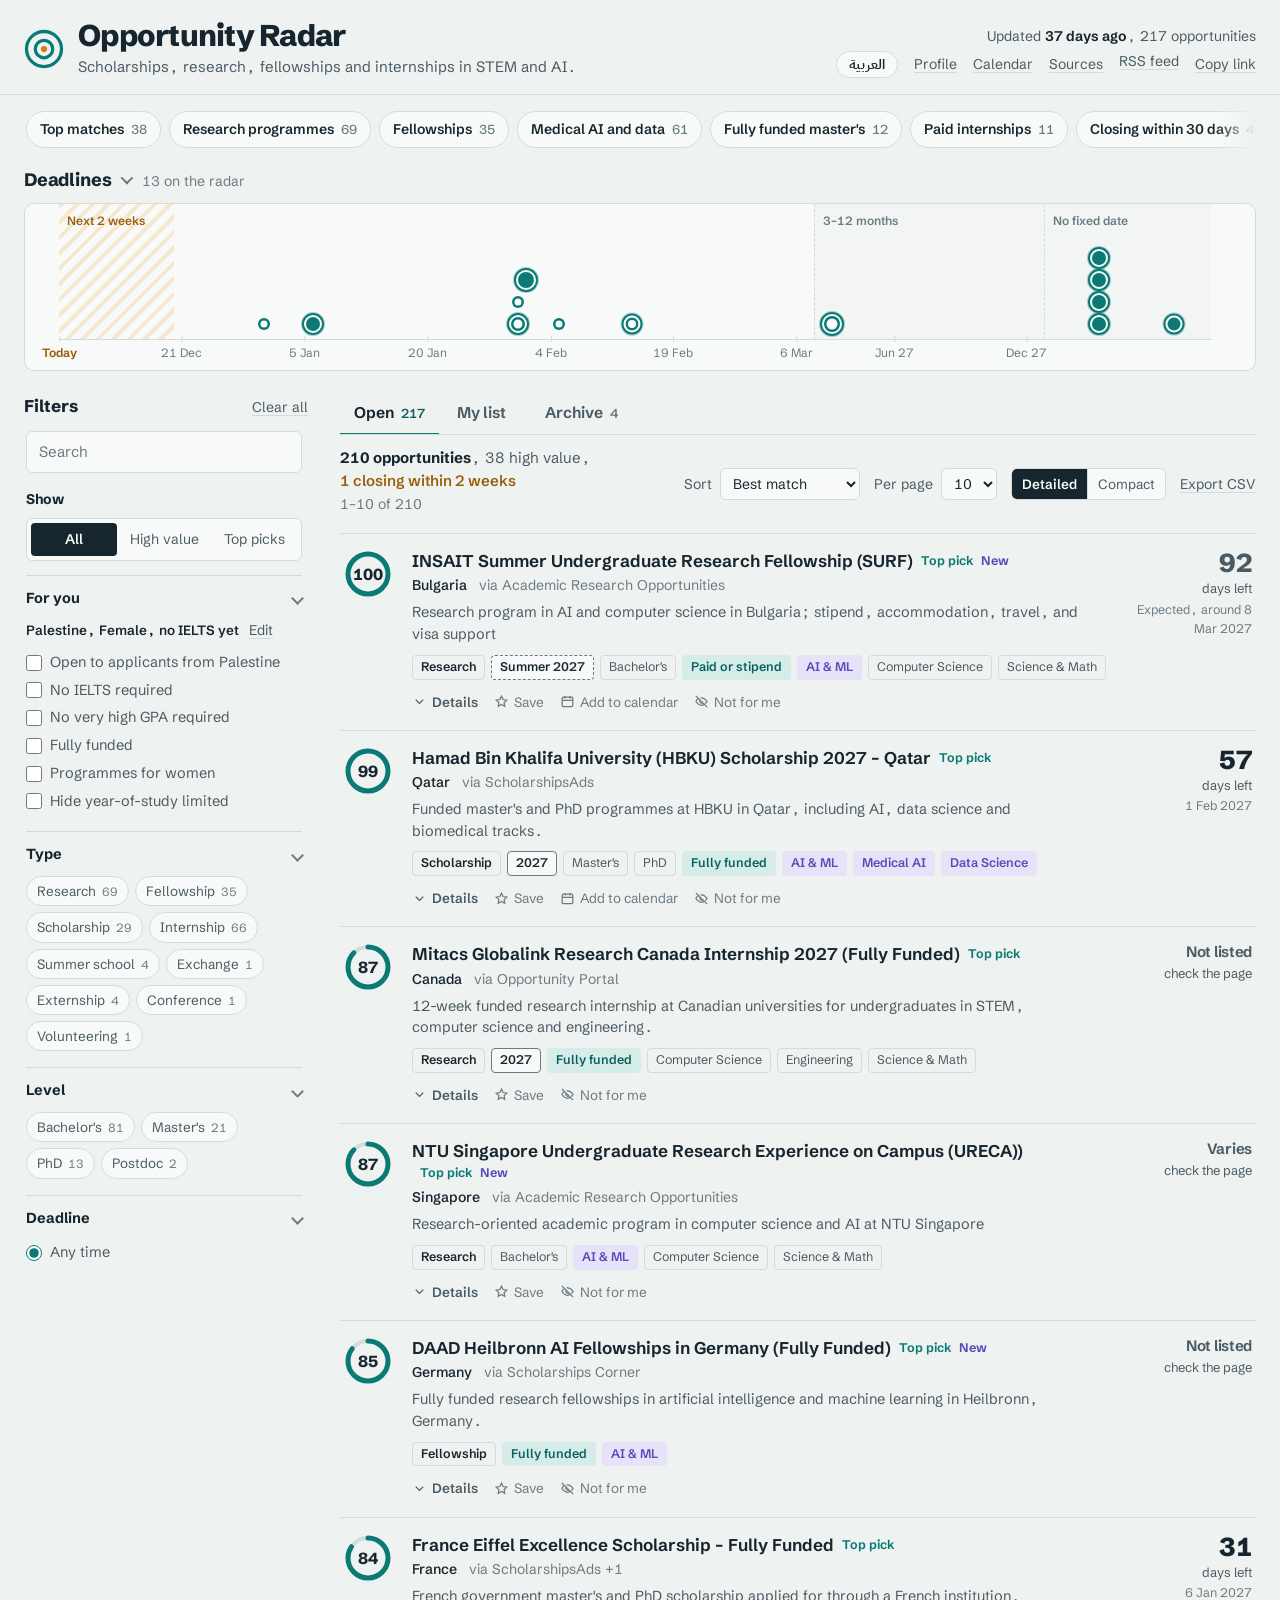
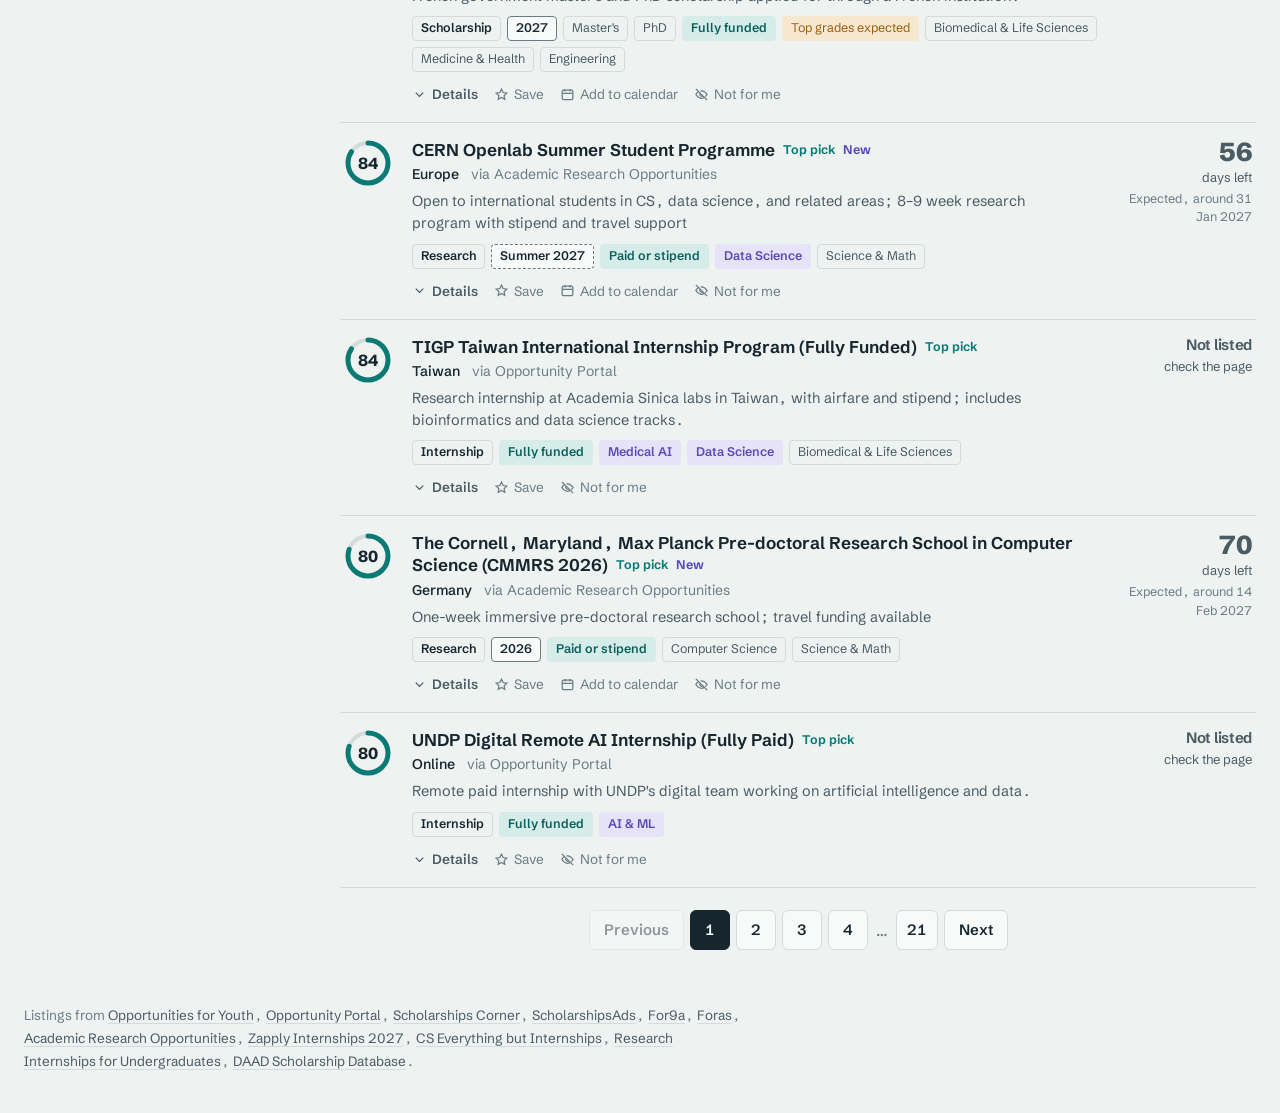
==== docs/index.html @ 5807540f "Second Commit" ====
<!doctype html>
<html lang="en" dir="ltr">
<head>
<meta charset="utf-8">
<meta name="viewport" content="width=device-width, initial-scale=1, viewport-fit=cover">
<title>Opportunity Radar</title>
<meta name="description" content="Scholarships, research programmes, fellowships and internships in STEM, data science and AI, updated every hour.">
<meta property="og:title" content="Opportunity Radar">
<meta property="og:description" content="Scholarships, research programmes, fellowships and internships in STEM, data science and AI, updated every hour.">
<meta property="og:type" content="website">
<meta name="theme-color" content="#0B7A75">
<link rel="alternate" type="application/rss+xml" title="Opportunity Radar" href="feed.xml">
<link rel="icon" href="data:image/svg+xml,%3Csvg xmlns='http://www.w3.org/2000/svg' viewBox='0 0 32 32'%3E%3Ccircle cx='16' cy='16' r='14' fill='none' stroke='%230B7A75' stroke-width='3'/%3E%3Ccircle cx='16' cy='16' r='7' fill='none' stroke='%230B7A75' stroke-width='3'/%3E%3Ccircle cx='16' cy='16' r='2.5' fill='%23C8811A'/%3E%3C/svg%3E">
<link rel="preconnect" href="https://fonts.googleapis.com">
<link rel="preconnect" href="https://fonts.gstatic.com" crossorigin>
<link href="https://fonts.googleapis.com/css2?family=IBM+Plex+Sans+Arabic:wght@400;500;600;700&family=Schibsted+Grotesk:ital,wght@0,400..900;1,400..900&display=swap" rel="stylesheet">
<link rel="stylesheet" href="assets/style.css">
</head>
<body>
<a class="skip" href="#results" data-i18n="skip">Skip to results</a>

<header class="masthead">
  <div class="masthead-inner">
    <div class="brand">
      <svg class="brand-mark" viewBox="0 0 32 32" aria-hidden="true"><circle cx="16" cy="16" r="14"/><circle cx="16" cy="16" r="7"/><circle class="blip" cx="16" cy="16" r="2.5"/></svg>
      <div>
        <h1 data-i18n="site.title">Opportunity Radar</h1>
        <p class="tagline" data-i18n="site.tagline">Scholarships, research, fellowships and internships in STEM and AI.</p>
      </div>
    </div>
    <div class="masthead-meta">
      <p class="updated" id="updated">&nbsp;</p>
      <div class="masthead-links">
        <button class="lang-btn" type="button" id="langBtn" lang="ar">العربية</button>
        <button class="linkish" type="button" id="profileBtn" aria-haspopup="dialog" data-i18n="nav.profile">Profile</button>
        <button class="linkish" type="button" id="calendarBtn" aria-haspopup="dialog" data-i18n="nav.calendar">Calendar</button>
        <button class="linkish" type="button" id="sourcesBtn" aria-haspopup="dialog" data-i18n="nav.sources">Sources</button>
        <a class="linkish" href="feed.xml" id="rssLink" data-i18n="nav.rss">RSS feed</a>
        <button class="linkish" type="button" id="shareBtn" data-i18n="nav.share">Copy link</button>
      </div>
    </div>
  </div>
</header>

<nav class="quick" aria-labelledby="quickLabel">
  <div class="quick-inner">
    <span class="visually-hidden" id="quickLabel" data-i18n="quick.label">Quick views</span>
    <div class="quick-list" id="quick" role="group" aria-labelledby="quickLabel"></div>
  </div>
</nav>

<section class="runway-wrap" aria-labelledby="runwayTitle">
  <details class="runway-details" id="runwayDetails" open>
    <summary>
      <h2 id="runwayTitle" data-i18n="runway.title">Deadlines</h2>
      <span class="runway-note" id="runwayNote"></span>
    </summary>
    <div class="runway" id="runway" role="list"></div>
  </details>
</section>

<div class="layout">
  <aside class="rail" id="rail" aria-labelledby="railTitle">
    <div class="rail-head">
      <h2 id="railTitle" data-i18n="filters">Filters</h2>
      <button class="linkish" type="button" id="resetBtn" data-i18n="clear">Clear all</button>
      <button class="rail-close" type="button" id="railClose" data-i18n-label="close" aria-label="Close">✕</button>
    </div>

    <div class="rail-body">
      <label class="search" for="q">
        <span class="visually-hidden" data-i18n="search">Search</span>
        <input type="search" id="q" data-i18n-ph="search.ph" placeholder="Search" autocomplete="off">
      </label>

      <fieldset class="seg-group">
        <legend data-i18n="show">Show</legend>
        <div class="seg seg-3" id="viewSeg">
          <label><input type="radio" name="view" value="all" id="view-all" checked><span data-i18n="view.all">All</span></label>
          <label><input type="radio" name="view" value="high" id="view-high"><span data-i18n="view.high">High value</span></label>
          <label><input type="radio" name="view" value="top" id="view-top"><span data-i18n="view.top">Top picks</span></label>
        </div>
      </fieldset>

      <details class="sect sect-you" open>
        <summary><span data-i18n="sect.you">For you</span> <span class="sect-badge" id="b-you"></span></summary>
        <div class="sect-body">
          <p class="profile-line"><span id="profileSummary"></span> <button type="button" class="linkish" id="profileEdit" data-i18n="profile.edit">Edit</button></p>
          <label class="check" for="eligibleOnly"><input type="checkbox" id="eligibleOnly"> <span id="eligibleLabel"></span></label>
          <label class="check" for="noIelts"><input type="checkbox" id="noIelts"> <span id="noIeltsLabel"></span></label>
          <label class="check" for="noHighGpa"><input type="checkbox" id="noHighGpa"> <span data-i18n="you.gpa">No very high GPA required</span></label>
          <label class="check" for="fullyFunded"><input type="checkbox" id="fullyFunded"> <span data-i18n="you.funded">Fully funded</span></label>
          <label class="check" for="womenOnly"><input type="checkbox" id="womenOnly"> <span data-i18n="you.women">Programmes for women</span></label>
          <label class="check" for="hideYear"><input type="checkbox" id="hideYear"> <span data-i18n="q.year">Hide year-of-study limited</span></label>
        </div>
      </details>

      <details class="sect" open>
        <summary><span data-i18n="sect.type">Type</span> <span class="sect-badge" id="b-type"></span></summary>
        <div class="sect-body"><div class="chips" id="f-type"></div></div>
      </details>

      <details class="sect" open>
        <summary><span data-i18n="sect.level">Level</span> <span class="sect-badge" id="b-degree"></span></summary>
        <div class="sect-body"><div class="chips" id="f-degree"></div></div>
      </details>

      <details class="sect" id="sectDeadline" open>
        <summary><span data-i18n="sect.deadline">Deadline</span> <span class="sect-badge" id="b-deadline"></span></summary>
        <div class="sect-body">
          <div class="radios" id="dlRadios">
            <label><input type="radio" name="dl" value="any" id="dl-any" checked> <span data-i18n="dl.any">Any time</span></label>
            <label><input type="radio" name="dl" value="7" id="dl-7"> <span data-i18n="dl.7">Next 7 days</span> <em data-dl="7"></em></label>
            <label><input type="radio" name="dl" value="30" id="dl-30"> <span data-i18n="dl.30">Next 30 days</span> <em data-dl="30"></em></label>
            <label><input type="radio" name="dl" value="60" id="dl-60"> <span data-i18n="dl.60">Next 60 days</span> <em data-dl="60"></em></label>
            <label><input type="radio" name="dl" value="90" id="dl-90"> <span data-i18n="dl.90">Next 90 days</span> <em data-dl="90"></em></label>
            <label><input type="radio" name="dl" value="rolling" id="dl-rolling"> <span data-i18n="dl.rolling">Rolling</span> <em data-dl="rolling"></em></label>
            <label><input type="radio" name="dl" value="custom" id="dl-custom"> <span data-i18n="dl.custom">Choose dates</span></label>
          </div>
          <div class="daterange" id="dateRange" hidden>
            <label for="dlFrom"><span data-i18n="from">From</span> <input type="date" id="dlFrom"></label>
            <label for="dlTo"><span data-i18n="to">To</span> <input type="date" id="dlTo"></label>
          </div>
          <label class="check" for="includeUndated"><input type="checkbox" id="includeUndated"> <span data-i18n="dl.undated">Include no deadline</span></label>
        </div>
      </details>

      <details class="sect" open>
        <summary><span data-i18n="sect.intake">Intake</span> <span class="sect-badge" id="b-intake"></span></summary>
        <div class="sect-body">
          <div class="chips" id="f-intakeYears"></div>
          <div class="chips chips-sub" id="f-intakes"></div>
        </div>
      </details>

      <details class="sect" open>
        <summary><span data-i18n="sect.dest">Destination</span> <span class="sect-badge" id="b-dest"></span></summary>
        <div class="sect-body">
          <div class="chips" id="f-regions"></div>
          <label class="mini-search" for="countryQ"><span class="visually-hidden" data-i18n="country.ph">Find a country</span>
            <input type="search" id="countryQ" data-i18n-ph="country.ph" placeholder="Find a country" autocomplete="off"></label>
          <div class="checklist" id="f-countries"></div>
        </div>
      </details>

      <details class="sect" open>
        <summary><span data-i18n="sect.fields">Field</span> <span class="sect-badge" id="b-fields"></span></summary>
        <div class="sect-body"><div class="chips" id="f-fields"></div></div>
      </details>

      <details class="sect" open>
        <summary><span data-i18n="sect.funding">Funding</span> <span class="sect-badge" id="b-funding"></span></summary>
        <div class="sect-body"><div class="chips" id="f-funding"></div></div>
      </details>

      <details class="sect">
        <summary><span data-i18n="sect.quality">Eligibility and quality</span> <span class="sect-badge" id="b-quality"></span></summary>
        <div class="sect-body">
          <label class="check" for="hideFees"><input type="checkbox" id="hideFees" checked> <span data-i18n="q.fees">Hide fee-charging events</span></label>
          <label class="check" for="prestigeOnly"><input type="checkbox" id="prestigeOnly"> <span data-i18n="q.prestige">Recognised programmes only</span></label>
          <label class="range" for="minScore">
            <span><span data-i18n="q.min">Minimum score</span> <output id="minScoreOut" for="minScore">0</output></span>
            <input type="range" id="minScore" min="0" max="90" step="5" value="0">
          </label>
        </div>
      </details>

      <details class="sect" id="sectAdded">
        <summary><span data-i18n="sect.added">Added</span> <span class="sect-badge" id="b-added"></span></summary>
        <div class="sect-body radios">
          <label><input type="radio" name="added" value="any" id="added-any" checked> <span data-i18n="dl.any">Any time</span></label>
          <label><input type="radio" name="added" value="1" id="added-1"> <span data-i18n="added.1">Last 24 hours</span></label>
          <label><input type="radio" name="added" value="7" id="added-7"> <span data-i18n="added.7">Last 7 days</span></label>
          <label><input type="radio" name="added" value="30" id="added-30"> <span data-i18n="added.30">Last 30 days</span></label>
        </div>
      </details>

      <details class="sect">
        <summary><span data-i18n="sect.source">Source</span> <span class="sect-badge" id="b-source"></span></summary>
        <div class="sect-body"><div class="chips" id="f-source"></div></div>
      </details>
    </div>

    <div class="rail-foot">
      <button type="button" class="btn btn-block" id="railDone"></button>
    </div>
  </aside>
  <div class="scrim" id="scrim" hidden></div>

  <main class="results" id="results" tabindex="-1">
    <div class="tabs" id="tabs" role="group" data-i18n-label="collections" aria-label="Collections">
      <button type="button" class="tab" id="tab-open" data-tab="open" aria-pressed="true"><span data-i18n="tab.open">Open</span> <b id="n-open"></b></button>
      <button type="button" class="tab" id="tab-mine" data-tab="mine" aria-pressed="false"><span data-i18n="tab.mine">My list</span> <b id="n-mine"></b></button>
      <button type="button" class="tab" id="tab-archive" data-tab="archive" aria-pressed="false"><span data-i18n="tab.archive">Archive</span> <b id="n-archive"></b></button>
    </div>
    <div class="chips mine-chips" id="f-status" hidden></div>
    <div class="toolbar">
      <button class="filters-toggle" type="button" id="railOpen" aria-controls="rail" aria-expanded="false"><span data-i18n="filters">Filters</span> <span class="fc" id="activeCount"></span></button>
      <p class="count" id="count" aria-live="polite"></p>
      <div class="tools">
        <label class="sort" for="sort"><span class="sort-word" data-i18n="sort">Sort</span>
          <select id="sort">
            <option value="score" data-i18n="sort.score">Best match</option>
            <option value="deadline" data-i18n="sort.deadline">Deadline</option>
            <option value="new" data-i18n="sort.new">Recently added</option>
            <option value="intake" data-i18n="sort.intake">Intake</option>
            <option value="az" data-i18n="sort.az">A to Z</option>
          </select>
        </label>
        <label class="sort per-page" for="perPage"><span class="sort-word" data-i18n="perPage">Per page</span>
          <select id="perPage">
            <option value="10">10</option>
            <option value="20">20</option>
            <option value="50">50</option>
          </select>
        </label>
        <div class="density" role="group" data-i18n-label="layout" aria-label="Layout">
          <button type="button" id="dens-detailed" aria-pressed="true" data-i18n="dens.detailed">Detailed</button>
          <button type="button" id="dens-compact" aria-pressed="false" data-i18n="dens.compact">Compact</button>
        </div>
        <button type="button" class="linkish" id="exportBtn" data-i18n="export">Export CSV</button>
      </div>
    </div>
    <div class="fresh" id="fresh" role="status" hidden>
      <span id="freshText"></span>
      <button type="button" class="btn" id="freshBtn" data-i18n="fresh.show">Show</button>
    </div>
    <div class="pills" id="pills" hidden></div>

    <ol class="list" id="list"></ol>
    <nav class="pager" id="pager" data-i18n-label="pages" aria-label="Pages" hidden></nav>

    <div class="empty" id="empty" hidden>
      <h3 id="emptyTitle"></h3>
      <div class="empty-actions" id="emptyActions"></div>
    </div>
  </main>
</div>

<footer class="foot">
  <p id="credits"></p>
</footer>

<dialog class="sources-dialog" id="sourcesDialog" aria-labelledby="sourcesTitle">
  <form method="dialog">
    <h2 id="sourcesTitle" data-i18n="nav.sources">Sources</h2>
    <ul id="sourcesList"></ul>
    <button class="btn" value="close" data-i18n="close">Close</button>
  </form>
</dialog>

<dialog class="sources-dialog" id="profileDialog" aria-labelledby="profileTitle">
  <form method="dialog" id="profileForm">
    <h2 id="profileTitle" data-i18n="profile.title">Your profile</h2>
    <div class="form-grid">
      <label for="pfNationality"><span data-i18n="profile.nationality">Nationality</span>
        <select id="pfNationality"></select></label>
      <fieldset class="radios-inline">
        <legend data-i18n="profile.gender">Gender</legend>
        <label><input type="radio" name="pfGender" value="female" id="pfFemale"> <span data-i18n="profile.female">Female</span></label>
        <label><input type="radio" name="pfGender" value="male" id="pfMale"> <span data-i18n="profile.male">Male</span></label>
        <label><input type="radio" name="pfGender" value="" id="pfNone"> <span data-i18n="profile.none">Prefer not to say</span></label>
      </fieldset>
      <label for="pfEnglish"><span data-i18n="profile.english">IELTS score</span>
        <input type="number" id="pfEnglish" min="4" max="9" step="0.5" data-i18n-ph="profile.noScore" placeholder="No score yet"></label>
    </div>
    <div class="dialog-actions">
      <button class="btn" value="save" id="profileSave" data-i18n="profile.save">Save profile</button>
      <button class="btn btn-ghost" value="cancel" data-i18n="cancel">Cancel</button>
    </div>
  </form>
</dialog>

<dialog class="sources-dialog" id="calendarDialog" aria-labelledby="calendarTitle">
  <form method="dialog">
    <h2 id="calendarTitle" data-i18n="cal.title">Calendar</h2>
    <div class="cal-feeds" id="calFeeds"></div>
    <div class="cal-mine">
      <h3 data-i18n="cal.mine">My list</h3>
      <button type="button" class="btn btn-ghost" id="calMine" data-i18n="cal.download">Download my list's deadlines</button>
    </div>
    <button class="btn" value="close" data-i18n="close">Close</button>
  </form>
</dialog>

<div class="toast" id="toast" role="status" aria-live="polite"></div>
<script src="assets/app.js"></script>
</body>
</html>
---- docs/assets/style.css ----
:root {
  --paper: #EEF2F1;
  --surface: #F8FAF9;
  --ink: #17262E;
  --ink-2: #4A5B63;
  --ink-3: #6A7B82;
  --rule: #D3DCDA;
  --teal: #0B7A75;
  --teal-strong: #07605C;
  --teal-soft: #D5ECE9;
  --amber: #9A5F0B;
  --amber-dot: #C8811A;
  --amber-soft: #F6E7CF;
  --violet: #5A49B8;
  --violet-soft: #E6E2F7;
  --closed: #8A979C;
  --on-ink: #F8FAF9;
  --focus: #0B7A75;
  --scrim: rgba(15, 26, 31, .45);
  --radius-s: 6px;
  --radius-m: 10px;
  --font: "Schibsted Grotesk", "IBM Plex Sans Arabic", ui-sans-serif, system-ui, -apple-system, "Segoe UI", sans-serif;
  color-scheme: light;
}
@media (prefers-color-scheme: dark) {
  :root:not([data-theme="light"]) {
    --paper: #0F1A1F; --surface: #15232A; --ink: #E4ECEA; --ink-2: #A4B5B8; --ink-3: #8597A0;
    --rule: #26363D; --teal: #4CC2B7; --teal-strong: #7AD8CF; --teal-soft: #123A38;
    --amber: #E8A852; --amber-dot: #E5A24A; --amber-soft: #3A2B14; --violet: #A99BF4; --violet-soft: #2A2550;
    --closed: #6C7C82; --on-ink: #0F1A1F; --focus: #7AD8CF; --scrim: rgba(0, 0, 0, .6); color-scheme: dark;
  }
}
:root[data-theme="dark"] {
  --paper: #0F1A1F; --surface: #15232A; --ink: #E4ECEA; --ink-2: #A4B5B8; --ink-3: #8597A0;
  --rule: #26363D; --teal: #4CC2B7; --teal-strong: #7AD8CF; --teal-soft: #123A38;
  --amber: #E8A852; --amber-dot: #E5A24A; --amber-soft: #3A2B14; --violet: #A99BF4; --violet-soft: #2A2550;
  --closed: #6C7C82; --on-ink: #0F1A1F; --focus: #7AD8CF; --scrim: rgba(0, 0, 0, .6); color-scheme: dark;
}

* { box-sizing: border-box; }
html { -webkit-text-size-adjust: 100%; }
body {
  margin: 0; background: var(--paper); color: var(--ink);
  font-family: var(--font); font-size: 16px; line-height: 1.5;
  font-variant-numeric: tabular-nums;
}
a { color: inherit; }
:focus-visible { outline: 2px solid var(--focus); outline-offset: 2px; border-radius: 4px; }
.visually-hidden { position: absolute !important; width: 1px; height: 1px; overflow: hidden; clip: rect(0 0 0 0); white-space: nowrap; }
.skip { position: absolute; inset-inline-start: -999px; top: 8px; background: var(--ink); color: var(--on-ink); padding: 8px 12px; border-radius: var(--radius-s); z-index: 50; }
.skip:focus { inset-inline-start: 16px; }
button, input, select { font: inherit; color: inherit; }
kbd { white-space: nowrap; font: inherit; font-size: .9em; padding: 0 5px; border: 1px solid var(--rule); border-radius: 4px; background: var(--surface); }
[hidden] { display: none !important; }

.linkish { background: none; border: 0; padding: 0; cursor: pointer; color: var(--ink-2); text-decoration: underline; text-decoration-color: var(--rule); text-underline-offset: 3px; font-size: 14px; }
.linkish:hover { color: var(--ink); text-decoration-color: currentColor; }
.btn {
  display: inline-flex; align-items: center; justify-content: center; gap: 6px;
  background: var(--ink); color: var(--on-ink); border: 1px solid var(--ink); border-radius: var(--radius-s);
  padding: 8px 14px; cursor: pointer; font-weight: 600; font-size: 14px; text-decoration: none;
}
.btn-ghost { background: transparent; color: var(--ink); border-color: var(--rule); }
.btn-ghost:hover { border-color: var(--ink-3); }
.btn-block { width: 100%; padding: 11px 14px; font-size: 15px; }

.masthead { border-bottom: 1px solid var(--rule); }
.masthead-inner {
  max-width: 1320px; margin: 0 auto; padding: 20px 24px 16px;
  display: flex; gap: 20px; align-items: flex-end; justify-content: space-between; flex-wrap: wrap;
}
.brand { display: flex; gap: 14px; align-items: center; min-width: 0; }
.brand-mark { width: 40px; height: 40px; flex: none; fill: none; stroke: var(--teal); stroke-width: 2.6; }
.brand-mark .blip { fill: var(--amber-dot); stroke: none; }
h1 { margin: 0; font-size: 30px; line-height: 1.05; font-weight: 800; letter-spacing: -0.025em; }
.tagline { margin: 4px 0 0; color: var(--ink-2); font-size: 15px; max-width: 56ch; }
.masthead-meta { text-align: end; }
.updated { margin: 0 0 4px; font-size: 14px; color: var(--ink-2); }
.updated b { color: var(--ink); font-weight: 650; }
.masthead-links { display: flex; gap: 16px; justify-content: flex-end; flex-wrap: wrap; }

.quick-inner { max-width: 1320px; margin: 0 auto; padding: 14px 24px 0; display: flex; gap: 12px; align-items: center; }
.quick-label { font-size: 14px; color: var(--ink-3); white-space: nowrap; }
.quick-list {
  display: flex; gap: 8px; overflow-x: auto; scrollbar-width: none; padding: 2px 32px 2px 2px; min-width: 0;
  -webkit-mask-image: linear-gradient(to right, #000 calc(100% - 40px), transparent);
  mask-image: linear-gradient(to right, #000 calc(100% - 40px), transparent);
}
.quick-list::-webkit-scrollbar { display: none; }
.quick-btn {
  flex: none; display: inline-flex; gap: 7px; align-items: baseline; cursor: pointer;
  padding: 7px 13px; border-radius: 999px; border: 1px solid var(--rule); background: var(--surface);
  font-size: 14px; font-weight: 600; color: var(--ink);
}
.quick-btn em { font-style: normal; font-weight: 500; color: var(--ink-3); font-size: 13px; }
.quick-btn:hover { border-color: var(--ink-3); }
.quick-btn[aria-pressed="true"] { background: var(--ink); border-color: var(--ink); color: var(--on-ink); }
.quick-btn[aria-pressed="true"] em { color: inherit; opacity: .7; }

.runway-wrap { max-width: 1320px; margin: 0 auto; padding: 16px 24px 4px; }
.runway-details > summary {
  list-style: none; cursor: pointer; display: flex; align-items: baseline; gap: 12px; flex-wrap: wrap; margin-bottom: 10px;
}
.runway-details > summary::-webkit-details-marker { display: none; }
.runway-details > summary h2 { margin: 0; font-size: 18px; font-weight: 750; letter-spacing: -0.01em; display: inline-flex; gap: 10px; align-items: center; }
.runway-details > summary h2::after { content: ""; width: 7px; height: 7px; border-right: 2px solid var(--ink-3); border-bottom: 2px solid var(--ink-3); transform: rotate(45deg) translateY(-2px); transition: transform .15s; }
.runway-details:not([open]) > summary h2::after { transform: rotate(-45deg); }
.runway-note { font-size: 14px; color: var(--ink-3); }
.runway {
  position: relative; height: 168px; background: var(--surface); border: 1px solid var(--rule); border-radius: var(--radius-m);
  overflow-x: auto; overflow-y: hidden; scrollbar-width: thin;
}
.runway-track { position: relative; height: 100%; min-width: 980px; margin: 0 44px 0 34px; }
.runway-axis { position: absolute; inset-inline: 0; bottom: 30px; border-top: 1px solid var(--rule); }
.runway-urgent {
  position: absolute; inset-inline-start: 0; bottom: 30px; top: 0; font-size: 12px; font-weight: 600; color: var(--amber);
  padding-block-start: 8px; padding-inline-start: 8px; white-space: nowrap;
  background: repeating-linear-gradient(135deg, var(--amber-soft) 0 4px, transparent 4px 11px);
}
.runway-tick { position: absolute; bottom: 8px; transform: translateX(-50%); font-size: 12px; color: var(--ink-3); white-space: nowrap; }
.runway-tick::before { content: ""; position: absolute; inset-inline-start: 50%; bottom: 20px; height: 6px; border-inline-start: 1px solid var(--rule); }
.runway-tick.today { color: var(--amber); font-weight: 650; }
.blipbtn { position: absolute; transform: translate(-50%, 50%); border: 0; padding: 0; cursor: pointer; background: none; display: grid; place-items: center; }
.blipbtn i { display: block; border-radius: 50%; background: var(--teal); box-shadow: 0 0 0 3px var(--surface); transition: transform .12s ease; }
.blipbtn.urgent i { background: var(--amber-dot); }
.blipbtn.top i { outline: 2px solid var(--teal); outline-offset: 2px; }
.blipbtn.urgent.top i { outline-color: var(--amber-dot); }
.blipbtn:hover i, .blipbtn:focus-visible i { transform: scale(1.25); }
.blipbtn .tip {
  position: absolute; bottom: calc(100% + 8px); left: 50%; transform: translateX(-50%);
  background: var(--ink); color: var(--on-ink); font-size: 13px; line-height: 1.35; padding: 6px 9px; border-radius: var(--radius-s);
  width: max-content; max-width: 260px; text-align: start; pointer-events: none; opacity: 0; visibility: hidden; z-index: 5;
}
.blipbtn:hover .tip, .blipbtn:focus-visible .tip { opacity: 1; visibility: visible; }
.blipbtn .tip small { display: block; opacity: .75; font-size: 12px; }
.runway-empty { position: absolute; inset: 0; display: grid; place-items: center; color: var(--ink-3); font-size: 14px; padding: 0 16px; text-align: center; }

.layout { max-width: 1320px; margin: 0 auto; padding: 18px 24px 40px; display: grid; grid-template-columns: 284px minmax(0, 1fr); gap: 32px; align-items: start; }

.rail { position: sticky; top: 12px; max-height: calc(100vh - 24px); display: flex; flex-direction: column; }
.rail-head { display: flex; align-items: baseline; gap: 12px; margin-bottom: 10px; }
.rail-head h2 { margin: 0; font-size: 17px; font-weight: 750; flex: 1; }
.rail-close { display: none; background: none; border: 0; font-size: 18px; cursor: pointer; color: var(--ink-2); padding: 4px 8px; }
.rail-body { overflow-y: auto; padding: 2px 6px 16px 2px; scrollbar-width: thin; min-height: 0; }
.rail-foot { display: none; }
.search input, .mini-search input {
  width: 100%; font-size: 15px; padding: 9px 12px; border-radius: var(--radius-s);
  border: 1px solid var(--rule); background: var(--surface); color: var(--ink);
}
.mini-search input { font-size: 14px; padding: 6px 10px; margin: 10px 0 6px; }
.search input::placeholder, .mini-search input::placeholder { color: var(--ink-3); }
fieldset { border: 0; margin: 0; padding: 0; min-width: 0; }
legend { font-size: 14px; font-weight: 700; padding: 0; margin-bottom: 8px; }

.seg-group { margin-top: 16px; }
.seg { display: grid; grid-template-columns: repeat(2, 1fr); gap: 4px; background: var(--surface); border: 1px solid var(--rule); border-radius: var(--radius-s); padding: 4px; }
.seg label { position: relative; }
.seg input { position: absolute; opacity: 0; pointer-events: none; }
.seg label > span, .seg button { display: block; width: 100%; text-align: center; padding: 6px 4px; border-radius: 4px; font-size: 14px; cursor: pointer; color: var(--ink-2); background: none; border: 0; }
.seg span b { font-weight: 600; color: var(--ink-3); }
.seg input:checked + span, .seg button[aria-pressed="true"] { background: var(--ink); color: var(--on-ink); font-weight: 600; }
.seg input:checked + span b { color: inherit; opacity: .7; }
.seg input:focus-visible + span { outline: 2px solid var(--focus); outline-offset: 1px; }
.mine-chips { margin-top: 8px; }

.sect { border-top: 1px solid var(--rule); margin-top: 14px; }
.sect > summary {
  list-style: none; cursor: pointer; display: flex; align-items: center; gap: 8px;
  padding: 12px 0 4px; font-size: 14.5px; font-weight: 700;
}
.sect > summary::-webkit-details-marker { display: none; }
.sect > summary::after { content: ""; margin-inline-start: auto; width: 7px; height: 7px; border-right: 2px solid var(--ink-3); border-bottom: 2px solid var(--ink-3); transform: rotate(45deg); transition: transform .15s; }
.sect:not([open]) > summary::after { transform: rotate(-45deg); }
.sect-badge:not(:empty) { background: var(--teal); color: var(--on-ink); border-radius: 999px; font-size: 11.5px; padding: 0 7px; line-height: 18px; }
.sect-body { padding: 6px 0 2px; }

.chips { display: flex; flex-wrap: wrap; gap: 6px; }
.chip { position: relative; }
.chip input { position: absolute; opacity: 0; pointer-events: none; }
.chip span {
  display: inline-flex; gap: 6px; align-items: baseline; padding: 4px 10px; border-radius: 999px; font-size: 13.5px; cursor: pointer;
  border: 1px solid var(--rule); background: var(--surface); color: var(--ink-2); user-select: none;
}
.chip span em, .check em, .radios em { font-style: normal; color: var(--ink-3); font-size: 12px; }
.chip input:checked + span { background: var(--teal-soft); border-color: var(--teal); color: var(--teal-strong); font-weight: 600; }
.chip input:checked + span em { color: inherit; }
.chip input:focus-visible + span { outline: 2px solid var(--focus); outline-offset: 2px; }
.chip.ai input:checked + span { background: var(--violet-soft); border-color: var(--violet); color: var(--violet); }

.check, .radios label { display: flex; gap: 8px; align-items: center; font-size: 14.5px; color: var(--ink-2); padding: 3px 0; cursor: pointer; }
.check input, .radios input { accent-color: var(--teal); width: 16px; height: 16px; flex: none; margin: 0; }
.radios em, .check em { margin-inline-start: auto; }
.checklist { max-height: 210px; overflow-y: auto; padding-inline-end: 4px; scrollbar-width: thin; }
.daterange { display: grid; grid-template-columns: 1fr 1fr; gap: 8px; margin: 6px 0 8px; }
.daterange label { display: grid; gap: 2px; font-size: 12.5px; color: var(--ink-3); }
.daterange input { padding: 5px 6px; border: 1px solid var(--rule); border-radius: var(--radius-s); background: var(--surface); font-size: 13.5px; min-width: 0; }
.range { display: grid; gap: 4px; font-size: 14.5px; color: var(--ink-2); margin-bottom: 6px; }
.range span { display: flex; justify-content: space-between; }
.range output { font-weight: 700; color: var(--ink); }
.range input { accent-color: var(--teal); width: 100%; }

.toolbar { display: flex; align-items: center; gap: 14px; flex-wrap: wrap; padding-bottom: 12px; border-bottom: 1px solid var(--rule); }
.count { margin: 0; flex: 1; min-width: 200px; font-size: 15px; color: var(--ink-2); }
.count b { color: var(--ink); }
.count .soon { color: var(--amber); font-weight: 600; white-space: nowrap; }
.tools { display: flex; align-items: center; gap: 14px; flex-wrap: wrap; }
.sort { font-size: 14px; color: var(--ink-2); display: flex; gap: 8px; align-items: center; }
.sort select { font-size: 14px; padding: 5px 8px; border-radius: var(--radius-s); border: 1px solid var(--rule); background: var(--surface); color: var(--ink); max-width: 46vw; }
.density { display: flex; border: 1px solid var(--rule); border-radius: var(--radius-s); overflow: hidden; }
.density button { border: 0; background: var(--surface); padding: 5px 10px; font-size: 13.5px; cursor: pointer; color: var(--ink-2); }
.density button + button { border-inline-start: 1px solid var(--rule); }
.density button[aria-pressed="true"] { background: var(--ink); color: var(--on-ink); font-weight: 600; }
.filters-toggle { display: none; background: var(--surface); border: 1px solid var(--rule); border-radius: var(--radius-s); padding: 6px 12px; cursor: pointer; font-size: 14px; font-weight: 600; }
.filters-toggle .fc:not(:empty) { background: var(--teal); color: var(--on-ink); border-radius: 999px; padding: 0 7px; margin-inline-start: 4px; font-size: 12px; }

.fresh {
  display: flex; align-items: center; gap: 12px; flex-wrap: wrap; margin-top: 12px; padding: 10px 12px;
  border-radius: var(--radius-m); background: var(--violet-soft); color: var(--ink); font-size: 14.5px; font-weight: 600;
}
.fresh span { flex: 1; min-width: 180px; }
.pills { display: flex; flex-wrap: wrap; gap: 6px; align-items: center; padding: 10px 0 2px; }
.pill {
  display: inline-flex; gap: 6px; align-items: center; padding: 3px 6px 3px 10px; border-radius: 999px; cursor: pointer;
  background: var(--teal-soft); color: var(--teal-strong); border: 1px solid transparent; font-size: 13.5px; font-weight: 600;
}
.pill i { font-style: normal; font-size: 11px; width: 18px; height: 18px; display: grid; place-items: center; border-radius: 50%; }
.pill:hover i { background: var(--teal); color: var(--on-ink); }
.pills .linkish { margin-inline-start: 4px; }

.list { list-style: none; margin: 0; padding: 0; }
.group-head { font-size: 14px; font-weight: 700; color: var(--ink-2); padding: 18px 4px 6px; border-bottom: 1px solid var(--rule); }
.row {
  display: grid; grid-template-columns: 52px minmax(0, 1fr) 128px; column-gap: 16px; align-items: start;
  padding: 16px 4px; border-bottom: 1px solid var(--rule);
}
.row.flash { animation: flash 1.6s ease; }
@keyframes flash { 0%, 30% { background: var(--teal-soft); } 100% { background: transparent; } }
.dial { position: relative; width: 48px; height: 48px; }
.dial svg { width: 100%; height: 100%; transform: rotate(-90deg); }
.dial circle { fill: none; stroke-width: 4; }
.dial .bg { stroke: var(--rule); }
.dial .fg { stroke: var(--ink-3); stroke-linecap: round; }
.row.high .dial .fg, .row.top .dial .fg { stroke: var(--teal); }
.row.top .dial .fg { stroke-width: 5; }
.dial b { position: absolute; inset: 0; display: grid; place-items: center; font-size: 16px; font-weight: 750; }
.row.standard .dial b { color: var(--ink-2); font-weight: 600; }

.body { min-width: 0; }
.title { margin: 0; font-size: 17px; line-height: 1.3; font-weight: 650; text-wrap: pretty; }
.title a { text-decoration: none; }
.title a:hover { text-decoration: underline; text-underline-offset: 3px; text-decoration-thickness: 1px; }
.tier-note, .newbadge, .status-note { display: inline-block; margin-inline-start: 8px; font-size: 12.5px; font-weight: 650; vertical-align: 2px; white-space: nowrap; }
.tier-note { color: var(--teal); }
.newbadge { color: var(--violet); }
.status-note { padding: 0 7px; border-radius: 4px; background: var(--teal-soft); color: var(--teal-strong); }
.status-note.s-applied { background: var(--ink); color: var(--on-ink); }
.meta { margin: 3px 0 0; font-size: 14px; color: var(--ink-2); display: flex; flex-wrap: wrap; column-gap: 12px; row-gap: 2px; }
.meta .place { color: var(--ink); font-weight: 550; }
.meta .src { color: var(--ink-3); }
.meta .restricted { color: var(--amber); }
.summary { margin: 6px 0 0; font-size: 14.5px; color: var(--ink-2); max-width: 74ch; }
.tags { display: flex; flex-wrap: wrap; gap: 6px; margin-top: 9px; }
.tag { font-size: 12.5px; padding: 2px 8px; border-radius: 4px; background: var(--paper); border: 1px solid var(--rule); color: var(--ink-2); }
.tag.type { background: transparent; font-weight: 600; color: var(--ink); }
.tag.f-ai { background: var(--violet-soft); border-color: transparent; color: var(--violet); font-weight: 600; }
.tag.money { background: var(--teal-soft); border-color: transparent; color: var(--teal-strong); font-weight: 600; }
.tag.fee { background: var(--amber-soft); border-color: transparent; color: var(--amber); }
.actions { display: flex; flex-wrap: wrap; column-gap: 16px; row-gap: 6px; margin-top: 10px; }
.actions button { background: none; border: 0; padding: 2px 0; cursor: pointer; font-size: 13.5px; color: var(--ink-3); display: inline-flex; gap: 5px; align-items: center; }
.actions button:hover { color: var(--ink); }
.actions button[aria-pressed="true"] { color: var(--teal); font-weight: 650; }
.actions .details-btn { color: var(--ink-2); font-weight: 600; }
.actions .details-btn svg { transition: transform .15s; }
.actions .details-btn[aria-expanded="true"] svg { transform: rotate(180deg); }
.actions svg { width: 15px; height: 15px; }

.due { text-align: end; }
.due .n { display: block; font-size: 26px; line-height: 1; font-weight: 800; letter-spacing: -0.02em; }
.due .u { display: block; font-size: 13px; color: var(--ink-2); margin-top: 3px; }
.due .d { display: block; font-size: 12.5px; color: var(--ink-3); margin-top: 2px; }
.due.urgent .n { color: var(--amber); }
.due.closed .n { color: var(--closed); font-size: 17px; font-weight: 650; }
.due.open .n { font-size: 15px; font-weight: 650; color: var(--ink-2); line-height: 1.2; }

.details {
  grid-column: 2 / -1; margin-top: 14px; padding: 16px; border-radius: var(--radius-m);
  background: var(--surface); border: 1px solid var(--rule);
  display: grid; grid-template-columns: minmax(0, 1fr) minmax(0, 1.2fr); gap: 16px 28px;
}
.details h4 { margin: 0 0 8px; font-size: 14px; font-weight: 700; }
.why ul { list-style: none; margin: 0; padding: 0; }
.why li { display: flex; justify-content: space-between; gap: 12px; font-size: 14px; color: var(--ink-2); padding: 4px 0; border-bottom: 1px dashed var(--rule); }
.why li b { color: var(--teal-strong); font-weight: 700; direction: ltr; unicode-bidi: isolate; }
.why li b.neg { color: var(--amber); }
.facts { margin: 0; display: grid; grid-template-columns: max-content minmax(0, 1fr); gap: 6px 14px; font-size: 14px; }
.facts dt { color: var(--ink-3); }
.facts dd { margin: 0; color: var(--ink); overflow-wrap: anywhere; }
.facts a { color: var(--teal-strong); }
.tracker { grid-column: 1 / -1; display: flex; flex-wrap: wrap; align-items: center; gap: 10px 16px; padding-top: 4px; border-top: 1px solid var(--rule); }
.tracker h4 { margin: 0; padding-top: 10px; }
.tracker .seg-inline { display: flex; flex-wrap: wrap; margin-top: 10px; }
.tracker .seg-inline button { width: auto; padding: 5px 10px; }
.open-btn { margin-block-start: 10px; margin-inline-start: auto; }

.list.compact .row { grid-template-columns: 40px minmax(0, 1fr) 110px; padding: 10px 4px; column-gap: 12px; }
.list.compact .dial { width: 36px; height: 36px; }
.list.compact .dial b { font-size: 13px; }
.list.compact .title { font-size: 15.5px; }
.list.compact .tags { margin-top: 5px; }
.list.compact .actions { margin-top: 5px; }
.list.compact .due .n { font-size: 19px; }
.list.compact .due .u { display: inline; margin-inline-start: 4px; }

.empty { padding: 40px 4px; }
.empty h3 { margin: 0 0 14px; font-size: 18px; }
.empty-actions { display: flex; flex-wrap: wrap; gap: 8px; }

.foot { max-width: 1320px; margin: 0 auto; padding: 8px 24px 40px; }
.foot p { margin: 0; font-size: 13.5px; color: var(--ink-3); max-width: 90ch; line-height: 1.7; }
.foot a { color: var(--ink-2); text-underline-offset: 3px; text-decoration-color: var(--rule); }
.foot a:hover { color: var(--ink); }

.sources-dialog { border: 1px solid var(--rule); border-radius: var(--radius-m); background: var(--surface); color: var(--ink); padding: 22px 24px; width: min(560px, calc(100vw - 32px)); }
.sources-dialog::backdrop { background: var(--scrim); }
.sources-dialog h2 { margin: 0 0 12px; font-size: 19px; }
.sources-dialog h3 { margin: 4px 0 4px; font-size: 15px; }
.sources-dialog ul { list-style: none; margin: 0 0 14px; padding: 0; }
.sources-dialog li { display: flex; justify-content: space-between; gap: 12px; padding: 8px 0; border-bottom: 1px solid var(--rule); font-size: 14.5px; }
.sources-dialog li span { color: var(--ink-3); font-size: 13.5px; text-align: end; }
.sources-dialog li .bad { color: var(--amber); }
.sources-dialog .fine { font-size: 13.5px; color: var(--ink-2); margin: 0 0 16px; }

.toast {
  position: fixed; left: 50%; bottom: calc(24px + env(safe-area-inset-bottom, 0px)); transform: translate(-50%, 20px);
  background: var(--ink); color: var(--on-ink); display: flex; gap: 14px; align-items: center;
  padding: 9px 14px; border-radius: var(--radius-s); font-size: 14px; opacity: 0; pointer-events: none; transition: opacity .2s, transform .2s; z-index: 60;
  max-width: calc(100vw - 32px);
}
.toast.show { opacity: 1; transform: translate(-50%, 0); pointer-events: auto; }
.toast button { background: none; border: 0; color: inherit; font-weight: 700; text-decoration: underline; cursor: pointer; padding: 0; }
.scrim { position: fixed; inset: 0; background: var(--scrim); z-index: 39; }

@media (max-width: 900px) {
  .layout { grid-template-columns: 1fr; gap: 0; padding: 10px max(16px, env(safe-area-inset-right, 0px)) 32px max(16px, env(safe-area-inset-left, 0px)); }
  .masthead-inner, .runway-wrap, .foot, .quick-inner { padding-left: max(16px, env(safe-area-inset-left, 0px)); padding-right: max(16px, env(safe-area-inset-right, 0px)); }
  .masthead-meta { text-align: start; }
  .masthead-links { justify-content: flex-start; }
  .quick-label { display: none; }
  .filters-toggle { display: inline-block; }
  .rail {
    position: fixed; inset-block: 0; inset-inline-start: 0; width: min(360px, 90vw); max-height: none; height: 100%; z-index: 40;
    background: var(--paper); padding-block: calc(16px + env(safe-area-inset-top, 0px)) 0; padding-inline: max(16px, env(safe-area-inset-left, 0px)) 16px;
    border-inline-end: 1px solid var(--rule); transform: translateX(-102%); transition: transform .22s ease;
  }
  .rail.open { transform: none; }
  .rail-close { display: block; }
  .rail-body { flex: 1; }
  .rail-foot { display: block; padding: 12px 0 calc(12px + env(safe-area-inset-bottom, 0px)); border-top: 1px solid var(--rule); background: var(--paper); }
  .toolbar { gap: 10px; }
  .count { order: 3; flex-basis: 100%; font-size: 14px; }
  .tools { margin-inline-start: auto; gap: 10px; }
  .row, .list.compact .row { grid-template-columns: 42px minmax(0, 1fr); column-gap: 12px; }
  .dial, .list.compact .dial { width: 40px; height: 40px; grid-row: 1; }
  .dial b { font-size: 14px; }
  .body { grid-row: 1; grid-column: 2; }
  .due { grid-column: 2; grid-row: 2; text-align: start; display: flex; gap: 8px; align-items: baseline; flex-wrap: wrap; margin-top: 8px; }
  .due .n, .list.compact .due .n { font-size: 18px; }
  .due .u, .due .d { display: inline; margin: 0; }
  .details { grid-column: 1 / -1; grid-row: 3; grid-template-columns: 1fr; }
  .open-btn { margin-inline-start: 0; }
  .runway { height: 160px; }
  .runway-track { min-width: 900px; }
  h1 { font-size: 26px; }
}
@media (max-width: 520px) {
  #exportBtn, .density, .sort-word { display: none; }
  .toolbar { flex-wrap: nowrap; }
  .tools { flex-wrap: nowrap; }
  .count { order: 0; }
  .toolbar { display: grid; grid-template-columns: auto 1fr; }
  .toolbar .count { grid-column: 1 / -1; grid-row: 2; }
  .tools { justify-self: end; }
  .masthead-links { gap: 6px 14px; }
}
@media (prefers-reduced-motion: reduce) {
  *, *::before, *::after { transition: none !important; animation: none !important; }
}

.lang-btn {
  background: var(--surface); border: 1px solid var(--rule); border-radius: 999px; padding: 2px 12px; cursor: pointer;
  font-size: 14px; font-weight: 600; color: var(--ink); font-family: "IBM Plex Sans Arabic", var(--font);
}
.lang-btn:hover { border-color: var(--ink-3); }
.lang-btn:lang(en) { font-family: var(--font); }

.count .range { display: block; margin-top: 2px; color: var(--ink-3); font-size: 14px; }

.pager { display: flex; flex-wrap: wrap; justify-content: center; align-items: center; gap: 6px; padding: 22px 0 6px; }
.pg {
  min-width: 40px; height: 40px; padding: 0 10px; border-radius: var(--radius-s); border: 1px solid var(--rule);
  background: var(--surface); color: var(--ink); font-size: 15px; font-weight: 600; cursor: pointer;
}
.pg:hover:not(:disabled) { border-color: var(--ink-3); }
.pg[aria-current="page"] { background: var(--ink); border-color: var(--ink); color: var(--on-ink); }
.pg:disabled { opacity: .45; cursor: default; }
.pg-step { font-weight: 600; padding: 0 14px; }
.pg-gap { color: var(--ink-3); padding: 0 2px; }

.due.est .n { color: var(--ink-2); }
.due.est.urgent .n { color: var(--amber); }
.blipbtn.est i { background: var(--surface); box-shadow: inset 0 0 0 2.5px var(--teal), 0 0 0 3px var(--surface); }
.blipbtn.est.urgent i { box-shadow: inset 0 0 0 2.5px var(--amber-dot), 0 0 0 3px var(--surface); }

[dir="rtl"] .runway-tick { transform: translateX(50%); }
[dir="rtl"] .blipbtn { transform: translate(50%, 50%); }
[dir="rtl"] .sect:not([open]) > summary::after, [dir="rtl"] .runway-details:not([open]) > summary h2::after { transform: rotate(135deg); }
[dir="rtl"] .quick-list {
  -webkit-mask-image: linear-gradient(to left, #000 calc(100% - 40px), transparent);
  mask-image: linear-gradient(to left, #000 calc(100% - 40px), transparent);
}
:lang(ar) body, body:lang(ar) { line-height: 1.7; }
:lang(ar) h1, :lang(ar) .due .n, :lang(ar) .runway-details > summary h2 { letter-spacing: 0; }
:lang(ar) h1 { font-size: 32px; line-height: 1.2; }
:lang(ar) .title { line-height: 1.45; }
@media (max-width: 900px) {
  [dir="rtl"] .rail { transform: translateX(102%); }
  [dir="rtl"] .rail.open { transform: none; }
}
@media (max-width: 520px) {
  .per-page .sort-word { display: none; }
  .pager { gap: 4px; }
  .pg { min-width: 38px; height: 38px; padding: 0 8px; font-size: 14.5px; }
  .pg-step { padding: 0 10px; }
}

.tabs { display: flex; gap: 4px; border-bottom: 1px solid var(--rule); margin-bottom: 12px; overflow-x: auto; scrollbar-width: none; }
.tab {
  flex: none; background: none; border: 0; border-bottom: 2.5px solid transparent; margin-bottom: -1px;
  padding: 8px 14px 9px; font-size: 15.5px; font-weight: 650; color: var(--ink-2); cursor: pointer;
  display: inline-flex; gap: 7px; align-items: baseline;
}
.tab b { font-size: 13px; font-weight: 600; color: var(--ink-3); }
.tab:hover { color: var(--ink); }
.tab[aria-pressed="true"] { color: var(--ink); border-bottom-color: var(--teal); }
.tab[aria-pressed="true"] b { color: var(--teal-strong); }
.results > .mine-chips { margin: 0 0 12px; }

.seg-3 { grid-template-columns: repeat(3, 1fr); }
.chips-sub { margin-top: 8px; }

body[data-tab="archive"] .runway-wrap,
body[data-tab="archive"] #sectDeadline,
body[data-tab="archive"] #sectAdded { display: none; }


.tag.intake { background: var(--surface); border-color: var(--ink-3); color: var(--ink); font-weight: 600; }
.tag.intake.est { border-style: dashed; }

.row.archived .title a { color: var(--ink-2); }
.row.archived .dial .fg { stroke: var(--closed); }
.row.archived .dial b { color: var(--ink-2); }
.due .next { color: var(--teal-strong); font-weight: 600; margin-top: 4px; }

@media (max-width: 900px) {
  .due .next { flex-basis: 100%; margin-top: 0; }
}

.runway-zone {
  position: absolute; top: 0; bottom: 30px; font-size: 12px; font-weight: 600; color: var(--ink-3);
  padding-block-start: 8px; padding-inline-start: 8px; white-space: nowrap;
  border-inline-start: 1px dashed var(--rule); background: color-mix(in srgb, var(--paper) 55%, transparent);
}
.blipbtn.high80 i { box-shadow: 0 0 0 3px var(--surface), 0 0 0 5px color-mix(in srgb, var(--teal) 35%, transparent); }
.blipbtn.est.high80 i { box-shadow: inset 0 0 0 2.5px var(--teal), 0 0 0 3px var(--surface), 0 0 0 5px color-mix(in srgb, var(--teal) 35%, transparent); }

.profile-line { margin: 0 0 8px; font-size: 13.5px; color: var(--ink-2); display: flex; flex-wrap: wrap; gap: 4px 10px; align-items: baseline; }
.profile-line span { font-weight: 600; color: var(--ink); }
.meta .fits { color: var(--teal-strong); font-weight: 600; }
.ck-note { display: inline-block; margin-inline-start: 6px; font-size: 12.5px; font-weight: 600; color: var(--ink-3); vertical-align: 2px; }

.checklist-panel {
  grid-column: 1 / -1; display: grid; grid-template-columns: minmax(0, 1.4fr) minmax(0, 1fr); gap: 10px 24px;
  padding-top: 14px; border-top: 1px solid var(--rule);
}
.ck-head { grid-column: 1 / -1; display: flex; justify-content: space-between; align-items: baseline; gap: 12px; }
.ck-head h4 { margin: 0; }
.ck-prog { font-size: 13.5px; font-weight: 650; color: var(--teal-strong); }
.ck-bar { grid-column: 1 / -1; height: 6px; border-radius: 999px; background: var(--rule); overflow: hidden; }
.ck-bar i { display: block; height: 100%; background: var(--teal); border-radius: 999px; transition: inline-size .2s; }
.ck-list { list-style: none; margin: 0; padding: 0; }
.ck-list li { display: flex; align-items: center; justify-content: space-between; gap: 8px; padding: 2px 0; }
.ck-list .check { font-size: 14px; }
.ck-rm { font-size: 12.5px; }
.ck-add { display: flex; gap: 8px; margin-top: 8px; }
.ck-add input, .ck-side input, .ck-side textarea {
  flex: 1; min-width: 0; font-size: 14px; padding: 6px 9px; border: 1px solid var(--rule); border-radius: var(--radius-s);
  background: var(--paper); color: var(--ink); font-family: inherit;
}
.ck-side { display: grid; gap: 4px; align-content: start; font-size: 13.5px; color: var(--ink-2); }
.ck-side textarea { resize: vertical; }

.form-grid { display: grid; gap: 14px; margin-bottom: 18px; }
.form-grid > label { display: grid; gap: 4px; font-size: 14px; font-weight: 600; }
.form-grid select, .form-grid input[type="number"] {
  font-size: 15px; padding: 8px 10px; border: 1px solid var(--rule); border-radius: var(--radius-s); background: var(--paper); color: var(--ink); font-weight: 400;
}
.radios-inline { display: flex; flex-wrap: wrap; gap: 6px 16px; }
.radios-inline legend { font-size: 14px; font-weight: 600; margin-bottom: 4px; width: 100%; }
.radios-inline label { display: inline-flex; gap: 6px; align-items: center; font-size: 14.5px; }
.radios-inline input { accent-color: var(--teal); }
.dialog-actions { display: flex; gap: 8px; }

.cal-feeds { display: grid; gap: 16px; margin-bottom: 18px; }
.cal-feed h3, .cal-mine h3 { margin: 0 0 8px; font-size: 15px; }
.cal-links { display: flex; flex-wrap: wrap; gap: 8px; }
.cal-url { display: block; margin-top: 6px; font-size: 12px; color: var(--ink-3); overflow-wrap: anywhere; direction: ltr; text-align: start; }
.cal-mine { margin-bottom: 18px; padding-top: 14px; border-top: 1px solid var(--rule); }

@media (max-width: 900px) {
  .checklist-panel { grid-template-columns: 1fr; }
}
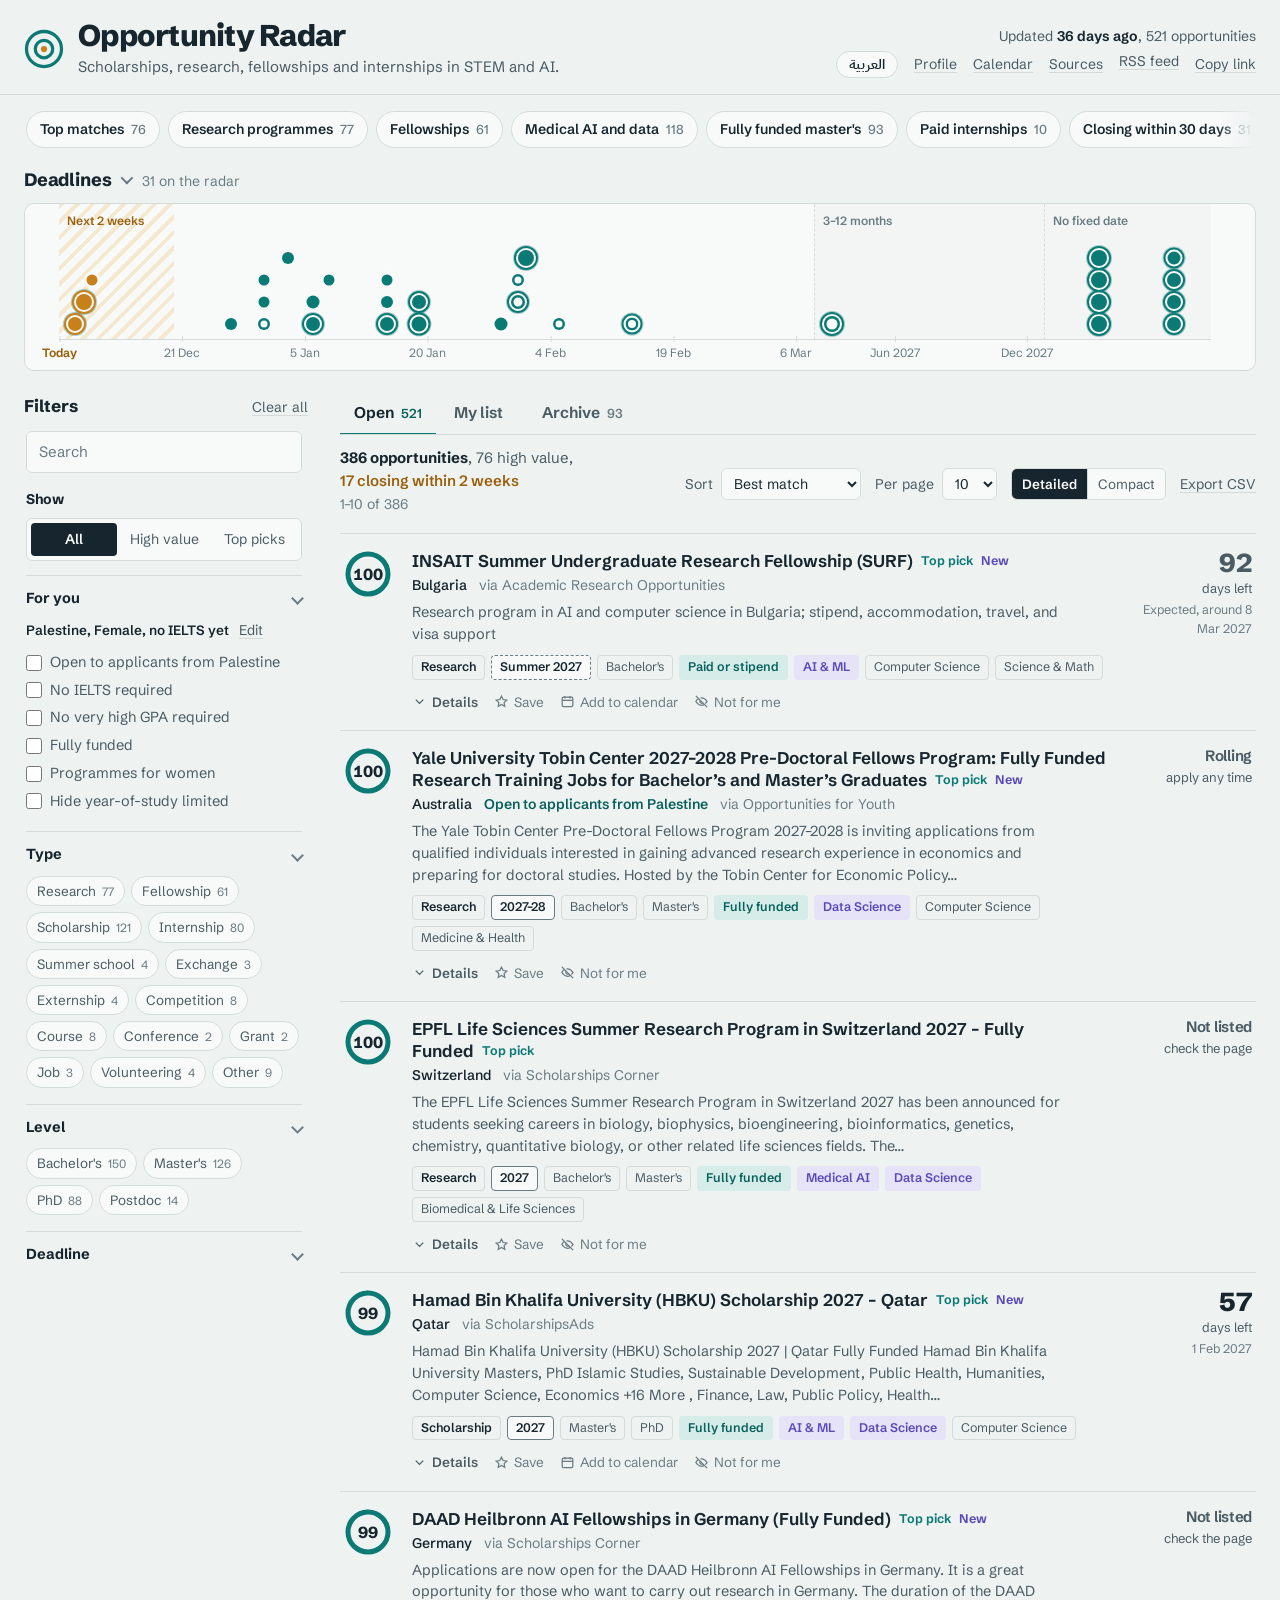
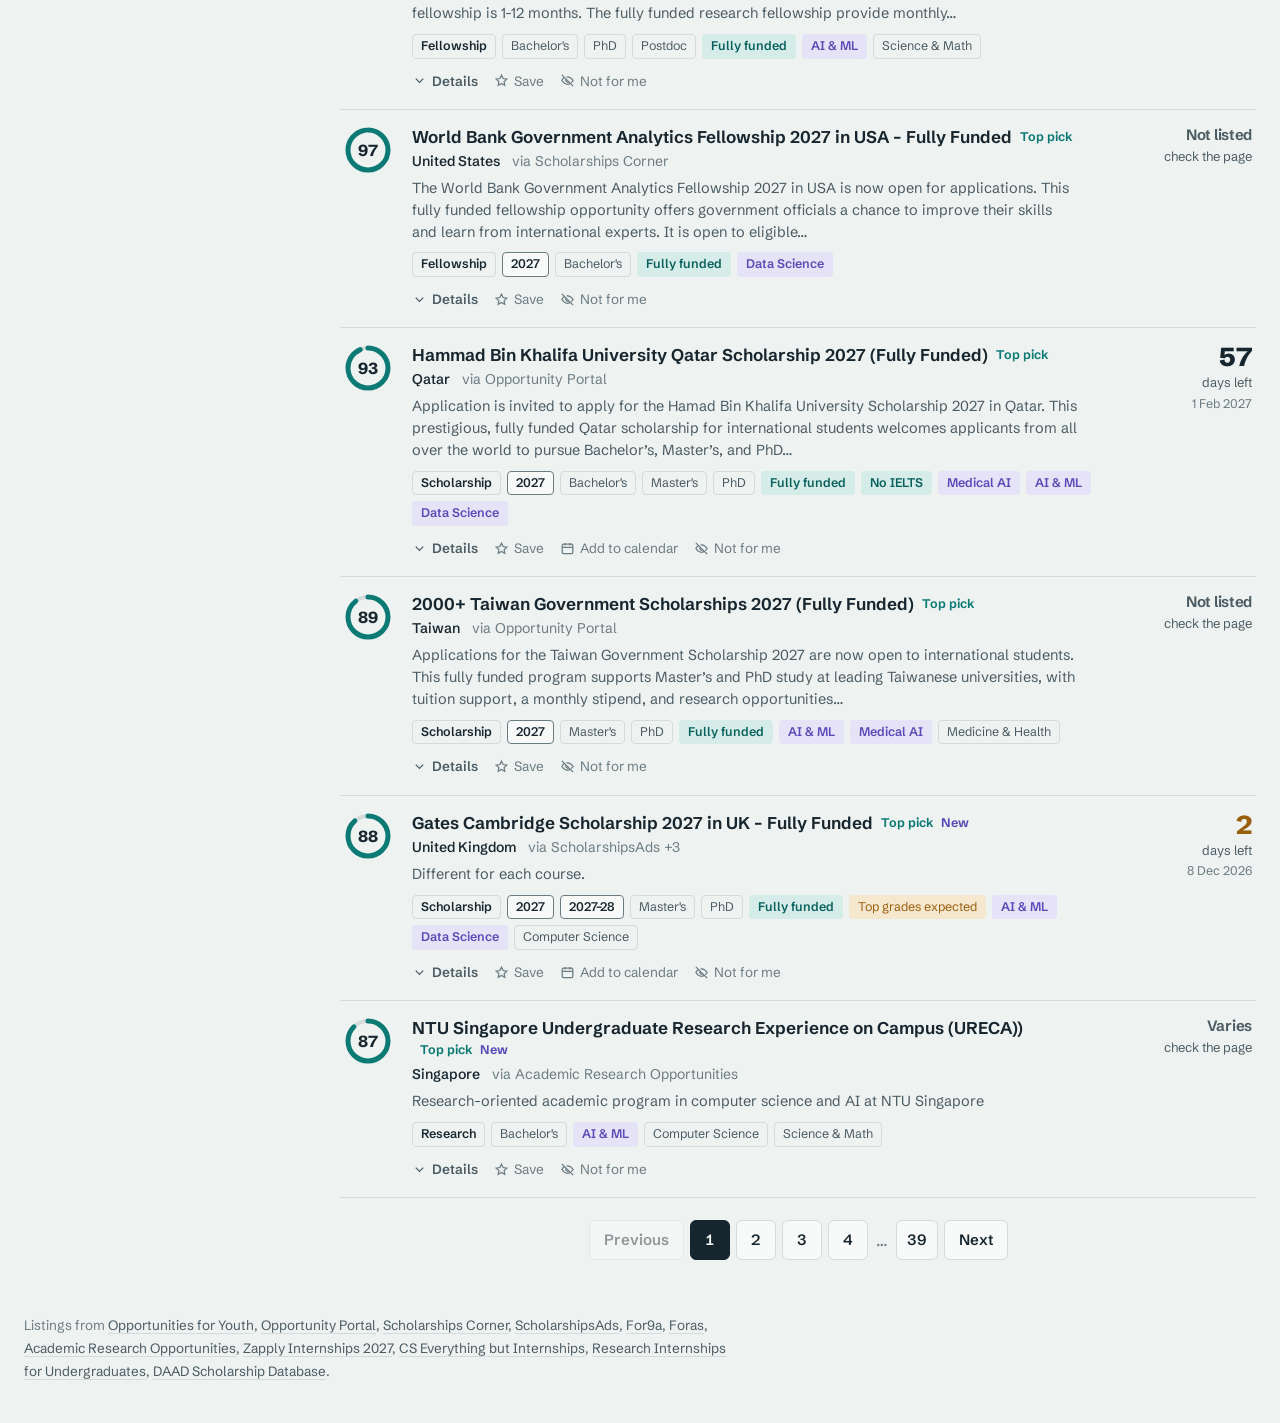
==== commit af59ab17: "Rewrite README, fix ranking and country bugs, switch off For9a and DAAD" ====
--- a/docs/index.html
+++ b/docs/index.html
@@ -8,6 +8,12 @@
 <meta property="og:title" content="Opportunity Radar">
 <meta property="og:description" content="Scholarships, research programmes, fellowships and internships in STEM, data science and AI, updated every hour.">
 <meta property="og:type" content="website">
+<meta property="og:url" content="https://malakbattat.github.io/opportunity-radar/">
+<meta property="og:image" content="https://malakbattat.github.io/opportunity-radar/assets/preview.png">
+<meta property="og:image:width" content="1200">
+<meta property="og:image:height" content="630">
+<meta name="twitter:card" content="summary_large_image">
+<link rel="canonical" href="https://malakbattat.github.io/opportunity-radar/">
 <meta name="theme-color" content="#0B7A75">
 <link rel="alternate" type="application/rss+xml" title="Opportunity Radar" href="feed.xml">
 <link rel="icon" href="data:image/svg+xml,%3Csvg xmlns='http://www.w3.org/2000/svg' viewBox='0 0 32 32'%3E%3Ccircle cx='16' cy='16' r='14' fill='none' stroke='%230B7A75' stroke-width='3'/%3E%3Ccircle cx='16' cy='16' r='7' fill='none' stroke='%230B7A75' stroke-width='3'/%3E%3Ccircle cx='16' cy='16' r='2.5' fill='%23C8811A'/%3E%3C/svg%3E">
--- a/docs/assets/style.css
+++ b/docs/assets/style.css
@@ -42,8 +42,8 @@
 body {
   margin: 0; background: var(--paper); color: var(--ink);
   font-family: var(--font); font-size: 16px; line-height: 1.5;
-  font-variant-numeric: tabular-nums;
-}
+}
+.dial b, .due .n, .pager, .ck-prog { font-variant-numeric: tabular-nums; }
 a { color: inherit; }
 :focus-visible { outline: 2px solid var(--focus); outline-offset: 2px; border-radius: 4px; }
 .visually-hidden { position: absolute !important; width: 1px; height: 1px; overflow: hidden; clip: rect(0 0 0 0); white-space: nowrap; }
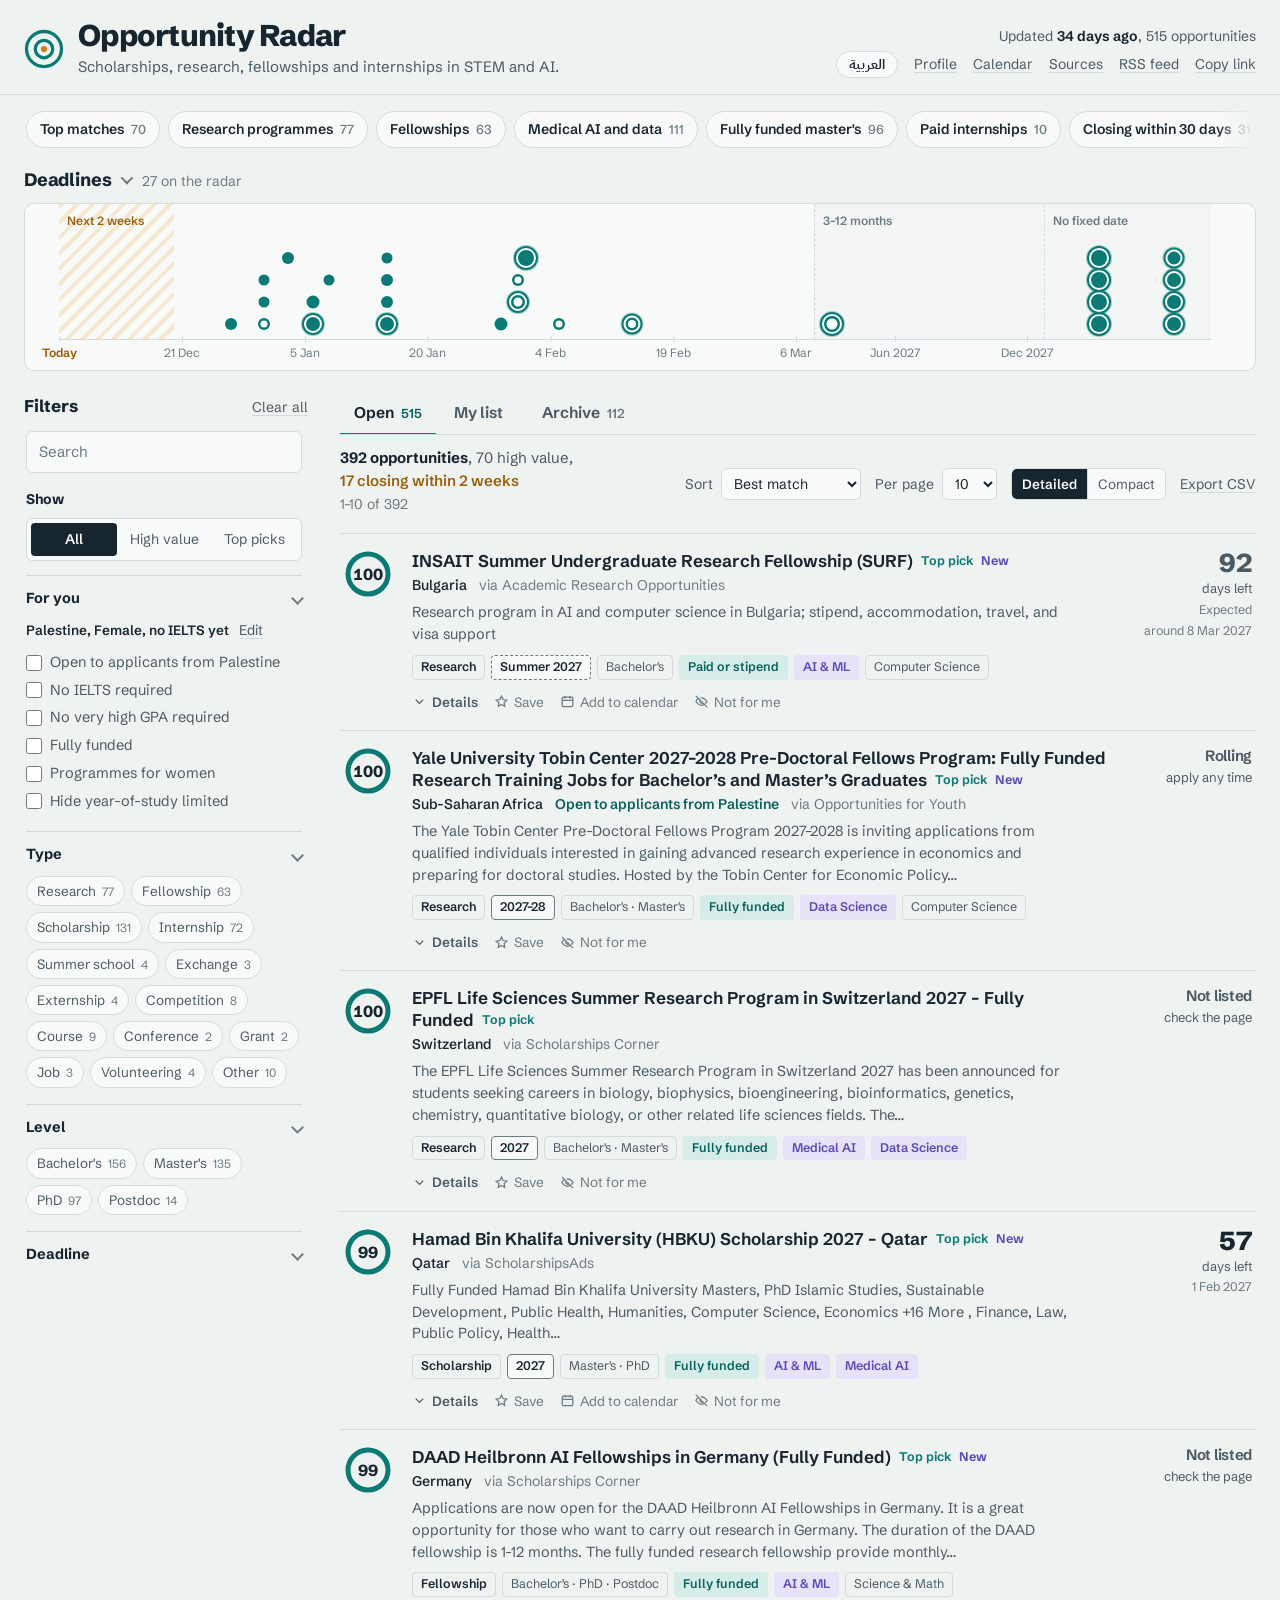
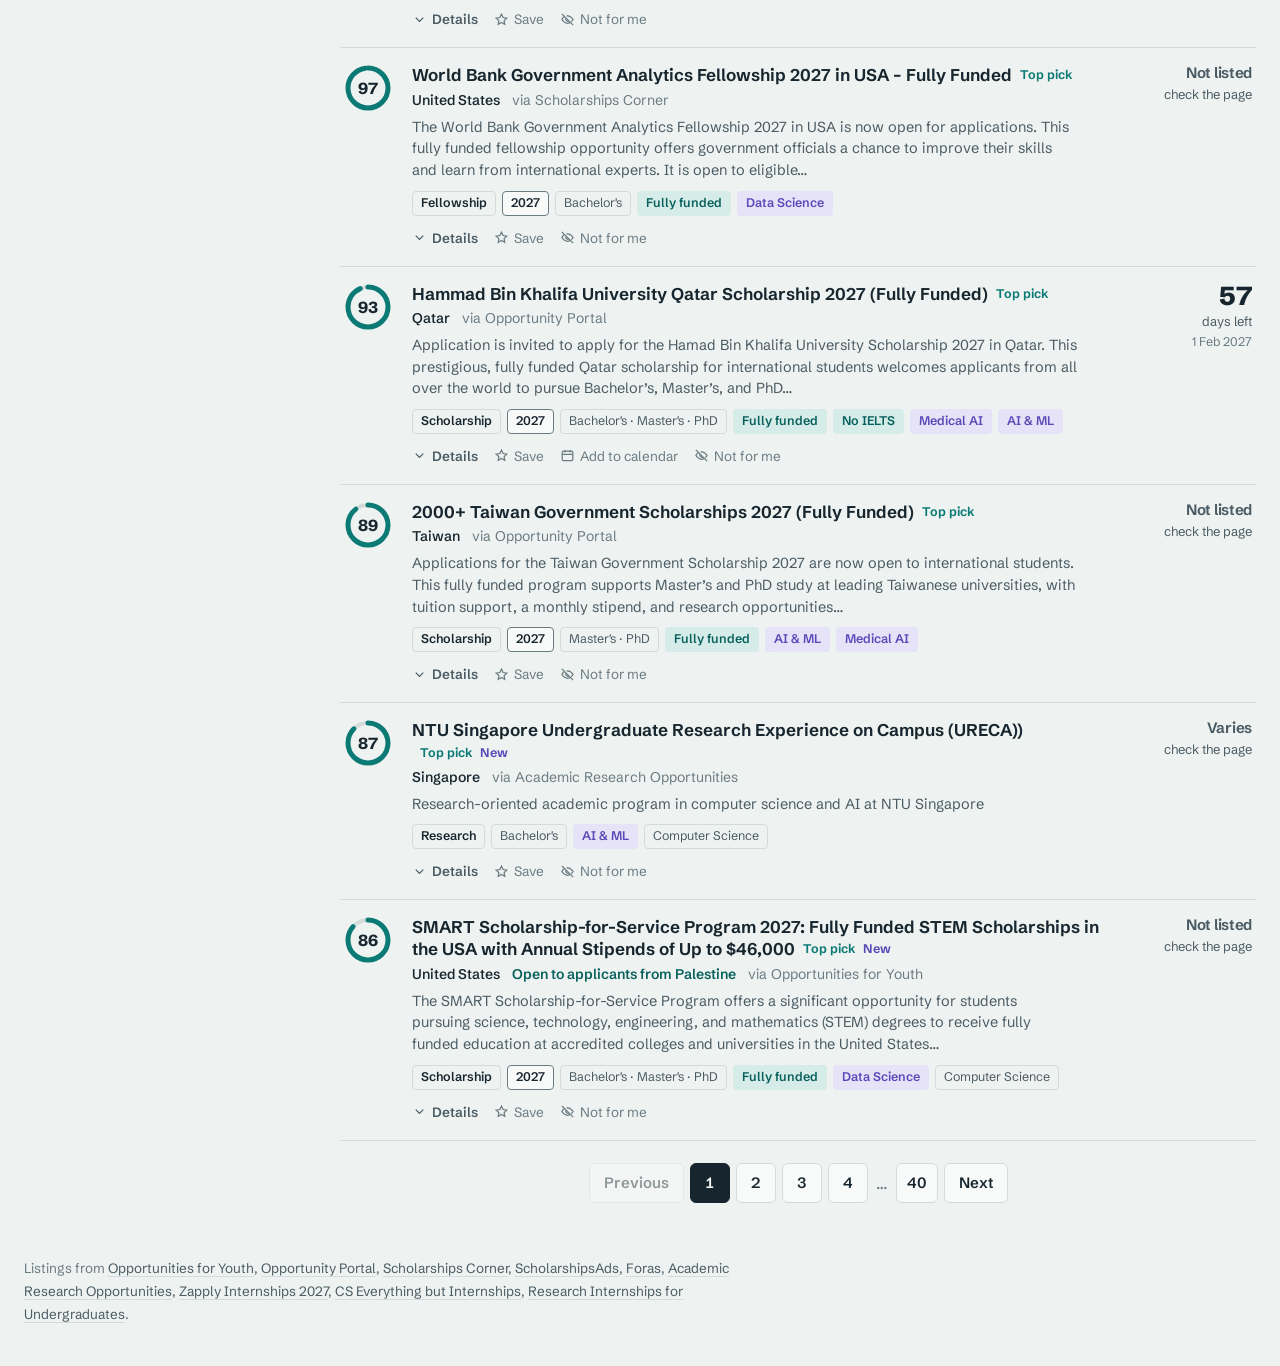
==== commit 91507ac8: "Update every 3 hours, switch off Foras, add RSS dialog and tidier cards" ====
--- a/docs/index.html
+++ b/docs/index.html
@@ -4,9 +4,9 @@
 <meta charset="utf-8">
 <meta name="viewport" content="width=device-width, initial-scale=1, viewport-fit=cover">
 <title>Opportunity Radar</title>
-<meta name="description" content="Scholarships, research programmes, fellowships and internships in STEM, data science and AI, updated every hour.">
+<meta name="description" content="Scholarships, research programmes, fellowships and internships in STEM, data science and AI, updated every 3 hours.">
 <meta property="og:title" content="Opportunity Radar">
-<meta property="og:description" content="Scholarships, research programmes, fellowships and internships in STEM, data science and AI, updated every hour.">
+<meta property="og:description" content="Scholarships, research programmes, fellowships and internships in STEM, data science and AI, updated every 3 hours.">
 <meta property="og:type" content="website">
 <meta property="og:url" content="https://malakbattat.github.io/opportunity-radar/">
 <meta property="og:image" content="https://malakbattat.github.io/opportunity-radar/assets/preview.png">
@@ -41,7 +41,7 @@
         <button class="linkish" type="button" id="profileBtn" aria-haspopup="dialog" data-i18n="nav.profile">Profile</button>
         <button class="linkish" type="button" id="calendarBtn" aria-haspopup="dialog" data-i18n="nav.calendar">Calendar</button>
         <button class="linkish" type="button" id="sourcesBtn" aria-haspopup="dialog" data-i18n="nav.sources">Sources</button>
-        <a class="linkish" href="feed.xml" id="rssLink" data-i18n="nav.rss">RSS feed</a>
+        <button class="linkish" type="button" id="rssLink" aria-haspopup="dialog" data-i18n="nav.rss">RSS feed</button>
         <button class="linkish" type="button" id="shareBtn" data-i18n="nav.share">Copy link</button>
       </div>
     </div>
@@ -289,6 +289,14 @@
   </form>
 </dialog>
 
+<dialog class="sources-dialog" id="feedDialog" aria-labelledby="feedTitle">
+  <form method="dialog">
+    <h2 id="feedTitle" data-i18n="nav.rss">RSS feed</h2>
+    <div class="cal-feeds" id="feedLinks"></div>
+    <button class="btn" value="close" data-i18n="close">Close</button>
+  </form>
+</dialog>
+
 <div class="toast" id="toast" role="status" aria-live="polite"></div>
 <script src="assets/app.js"></script>
 </body>
--- a/docs/assets/style.css
+++ b/docs/assets/style.css
@@ -258,7 +258,8 @@
 .meta .place { color: var(--ink); font-weight: 550; }
 .meta .src { color: var(--ink-3); }
 .meta .restricted { color: var(--amber); }
-.summary { margin: 6px 0 0; font-size: 14.5px; color: var(--ink-2); max-width: 74ch; }
+.summary { margin: 6px 0 0; font-size: 14.5px; color: var(--ink-2); max-width: 74ch; display: -webkit-box; -webkit-box-orient: vertical; -webkit-line-clamp: 3; line-clamp: 3; overflow: hidden; }
+.nowrap { white-space: nowrap; }
 .tags { display: flex; flex-wrap: wrap; gap: 6px; margin-top: 9px; }
 .tag { font-size: 12.5px; padding: 2px 8px; border-radius: 4px; background: var(--paper); border: 1px solid var(--rule); color: var(--ink-2); }
 .tag.type { background: transparent; font-weight: 600; color: var(--ink); }
@@ -380,7 +381,12 @@
   .toolbar { display: grid; grid-template-columns: auto 1fr; }
   .toolbar .count { grid-column: 1 / -1; grid-row: 2; }
   .tools { justify-self: end; }
-  .masthead-links { gap: 6px 14px; }
+  .masthead-links { gap: 6px 11px; font-size: 14px; }
+  .masthead-links .lang-btn { padding-inline: 10px; }
+  .summary { -webkit-line-clamp: 3; line-clamp: 3; font-size: 14px; }
+  .actions { column-gap: 14px; flex-wrap: nowrap; }
+  .actions button:not(.details-btn):not([aria-pressed]) .lbl { position: absolute; width: 1px; height: 1px; overflow: hidden; clip: rect(0 0 0 0); white-space: nowrap; }
+  .actions svg { width: 17px; height: 17px; }
 }
 @media (prefers-reduced-motion: reduce) {
   *, *::before, *::after { transition: none !important; animation: none !important; }
